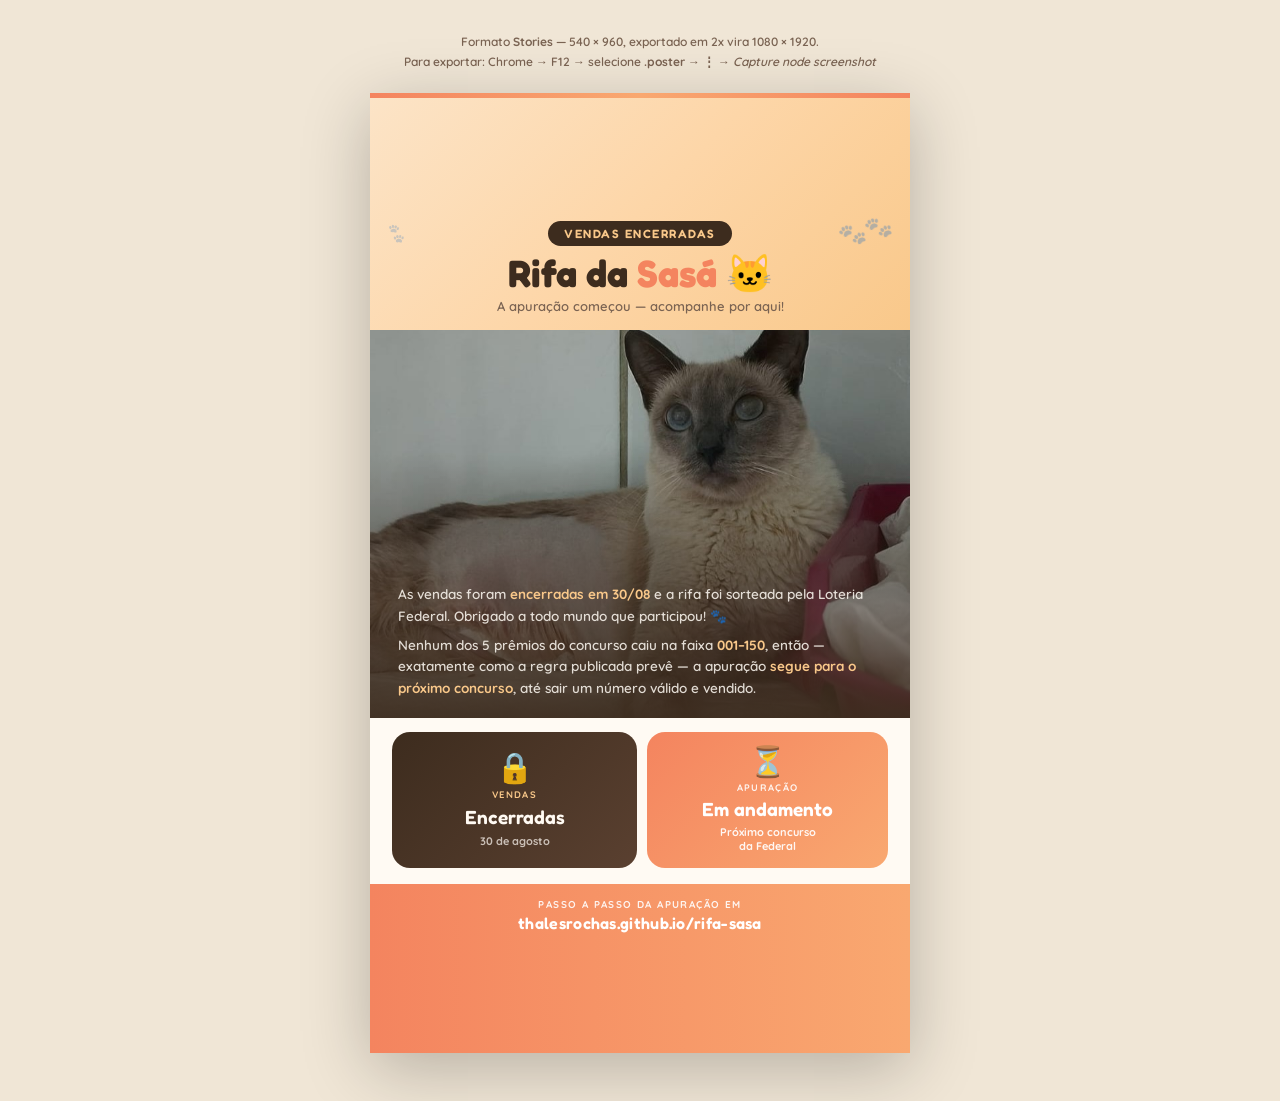
==== cartaz-apuracao.html @ d8c2c4c0 "Adiciona cartazes de apuração e resultado" ====
<!doctype html>
<html lang="pt-BR">
  <head>
    <meta charset="UTF-8" />
    <title>Cartaz — Vendas encerradas e apuração em andamento</title>
    <link
      href="https://fonts.googleapis.com/css2?family=Fredoka:wght@400;500;600;700&family=Quicksand:wght@400;500;600;700&display=swap"
      rel="stylesheet"
    />
    <style>
      * {
        margin: 0;
        padding: 0;
        box-sizing: border-box;
      }

      body {
        background: #f0e6d6;
        min-height: 100vh;
        display: flex;
        flex-direction: column;
        align-items: center;
        padding: 32px 16px 48px;
        font-family: "Fredoka", sans-serif;
      }

      .hint {
        color: #7a6352;
        font-family: "Quicksand", sans-serif;
        font-size: 12px;
        font-weight: 600;
        margin-bottom: 20px;
        text-align: center;
        line-height: 1.7;
      }

      /* ══════════════ POSTER ══════════════ */
      /* 540 × 960 → exportado em 2x vira 1080 × 1920 (Stories).
         O fundo sangra até as bordas, mas o conteúdo fica dentro da
         área segura: o Instagram cobre o topo com o perfil e o rodapé
         com a barra de mensagem. */
      .poster {
        width: 540px;
        height: 960px;
        background: #fffaf3;
        overflow: hidden;
        display: flex;
        flex-direction: column;
        box-shadow: 0 16px 64px rgba(0, 0, 0, 0.24);
        position: relative;
      }

      /* top stripe — idêntico ao site */
      .poster::before {
        content: "";
        position: absolute;
        top: 0;
        left: 0;
        right: 0;
        height: 5px;
        background: linear-gradient(90deg, #f4845f, #f9a870, #f4845f);
        z-index: 30;
      }

      /* ══ HEADER ══ */
      .ph {
        background: linear-gradient(
          135deg,
          #fce4c7 0%,
          #fdd6a8 50%,
          #f9c88a 100%
        );
        /* 128px no topo = fora da faixa do perfil no Stories */
        padding: 128px 28px 16px;
        text-align: center;
        position: relative;
        flex-shrink: 0;
      }

      .ph-paws-r {
        position: absolute;
        top: 124px;
        right: 18px;
        font-size: 22px;
        opacity: 0.3;
        transform: rotate(-15deg);
      }

      .ph-paws-l {
        position: absolute;
        top: 130px;
        left: 16px;
        font-size: 16px;
        opacity: 0.22;
        transform: rotate(20deg);
      }

      .ph-badge {
        display: inline-block;
        background: #3d2c1e;
        color: #f9c88a;
        font-family: "Fredoka", sans-serif;
        font-weight: 600;
        font-size: 12px;
        letter-spacing: 1.5px;
        text-transform: uppercase;
        padding: 5px 16px;
        border-radius: 30px;
        margin-bottom: 8px;
      }

      .ph-title {
        font-family: "Fredoka", sans-serif;
        font-size: 38px;
        font-weight: 700;
        color: #3d2c1e;
        line-height: 1.05;
        margin-bottom: 4px;
      }

      .ph-title span {
        color: #f4845f;
      }

      .ph-sub {
        font-family: "Quicksand", sans-serif;
        font-size: 13px;
        font-weight: 600;
        color: #7a6352;
      }

      /* ══ FOTO — full-bleed, flex:1 ══ */
      .photo-section {
        flex: 1;
        position: relative;
        overflow: hidden;
      }

      .photo-section img {
        width: 100%;
        height: 100%;
        object-fit: cover;
        object-position: center 25%;
        display: block;
      }

      .photo-section::after {
        content: "";
        position: absolute;
        bottom: 0;
        left: 0;
        right: 0;
        height: 68%;
        background: linear-gradient(
          to top,
          rgba(61, 44, 30, 0.94) 0%,
          transparent 100%
        );
      }

      .photo-caption {
        position: absolute;
        bottom: 20px;
        left: 28px;
        right: 28px;
        z-index: 2;
        color: rgba(255, 250, 243, 0.85);
        font-family: "Quicksand", sans-serif;
        font-size: 13.5px;
        font-weight: 600;
        line-height: 1.6;
      }

      .photo-caption strong {
        color: #f9c88a;
        font-weight: 700;
      }

      .photo-caption p + p {
        margin-top: 7px;
      }

      /* ══ CARDS ══ */
      .cards {
        flex-shrink: 0;
        padding: 14px 22px 16px;
        display: flex;
        flex-direction: column;
        gap: 10px;
        background: #fffaf3;
      }

      .cards-row {
        display: flex;
        gap: 10px;
        align-items: stretch;
      }

      /* vendas encerradas — dark brown idêntico ao site */
      .closed-card {
        flex: 1;
        background: linear-gradient(135deg, #3d2c1e, #5a4030);
        border-radius: 18px;
        padding: 18px 14px;
        display: flex;
        flex-direction: column;
        align-items: center;
        justify-content: center;
        text-align: center;
        gap: 6px;
        min-width: 0;
      }

      .closed-icon {
        font-size: 30px;
        line-height: 1;
      }

      .closed-eyebrow {
        font-family: "Quicksand", sans-serif;
        font-size: 9.5px;
        font-weight: 700;
        letter-spacing: 1.3px;
        text-transform: uppercase;
        color: #f9c88a;
      }

      .closed-title {
        font-family: "Fredoka", sans-serif;
        font-size: 19px;
        font-weight: 600;
        color: #fffaf3;
        line-height: 1.15;
      }

      .closed-date {
        font-family: "Quicksand", sans-serif;
        font-size: 11px;
        font-weight: 700;
        color: rgba(255, 250, 243, 0.7);
      }

      /* apuração — coral idêntico ao site */
      .apur-card {
        flex: 1;
        background: linear-gradient(135deg, #f4845f, #f9a870);
        border-radius: 18px;
        padding: 14px 12px;
        display: flex;
        flex-direction: column;
        align-items: center;
        justify-content: center;
        text-align: center;
        gap: 5px;
        min-width: 0;
      }

      .apur-icon {
        font-size: 30px;
        line-height: 1;
      }

      .apur-eyebrow {
        font-family: "Quicksand", sans-serif;
        font-size: 9.5px;
        font-weight: 700;
        letter-spacing: 1.3px;
        text-transform: uppercase;
        color: rgba(255, 255, 255, 0.9);
      }

      .apur-title {
        font-family: "Fredoka", sans-serif;
        font-size: 19px;
        font-weight: 600;
        color: #fff;
        line-height: 1.15;
      }

      .apur-note {
        font-family: "Quicksand", sans-serif;
        font-size: 11px;
        font-weight: 700;
        color: rgba(255, 255, 255, 0.92);
        line-height: 1.3;
      }

      /* ══ FOOTER ══ */
      .footer-strip {
        background: linear-gradient(90deg, #f4845f, #f9a870);
        /* 120px embaixo = fora da barra de mensagem do Stories */
        padding: 14px 20px 120px;
        text-align: center;
        font-family: "Fredoka", sans-serif;
        color: #fff;
        flex-shrink: 0;
      }

      .footer-label {
        font-family: "Quicksand", sans-serif;
        font-size: 10px;
        font-weight: 700;
        letter-spacing: 1.4px;
        text-transform: uppercase;
        opacity: 0.9;
        margin-bottom: 2px;
      }

      .footer-url {
        font-size: 16px;
        font-weight: 600;
        letter-spacing: 0.3px;
      }

      /* ══ IMPRESSÃO ══ */
      @media print {
        @page {
          size: 143mm 254mm;
          margin: 0;
        }

        html,
        body {
          background: #fff;
          padding: 0;
          margin: 0;
        }

        .hint {
          display: none !important;
        }

        .poster {
          width: 143mm;
          height: 254mm;
          box-shadow: none;
          page-break-inside: avoid;
        }

        * {
          -webkit-print-color-adjust: exact !important;
          print-color-adjust: exact !important;
        }
      }
    </style>
  </head>
  <body>
    <p class="hint">
      Formato <strong>Stories</strong> — 540 × 960, exportado em 2x vira
      1080 × 1920.<br />
      Para exportar: Chrome → F12 → selecione <strong>.poster</strong> → ⋮ →
      <em>Capture node screenshot</em>
    </p>

    <div class="poster">
      <!-- HEADER -->
      <div class="ph">
        <div class="ph-paws-r">🐾🐾</div>
        <div class="ph-paws-l">🐾</div>
        <div class="ph-badge">Vendas encerradas</div>
        <div class="ph-title">Rifa da <span>Sasá</span> 🐱</div>
        <div class="ph-sub">A apuração começou — acompanhe por aqui!</div>
      </div>

      <!-- FOTO FULL-BLEED -->
      <div class="photo-section">
        <img src="img/foto3.jpg" alt="Sasá recuperada" />
        <div class="photo-caption">
          <p>
            As vendas foram <strong>encerradas em 30/08</strong> e a rifa foi
            sorteada pela Loteria Federal. Obrigado a todo mundo que participou!
            🐾
          </p>
          <p>
            Nenhum dos 5 prêmios do concurso caiu na faixa
            <strong>001–150</strong>, então — exatamente como a regra publicada
            prevê — a apuração <strong>segue para o próximo concurso</strong>,
            até sair um número válido e vendido.
          </p>
        </div>
      </div>

      <!-- CARDS -->
      <div class="cards">
        <div class="cards-row">
          <div class="closed-card">
            <div class="closed-icon">🔒</div>
            <div class="closed-eyebrow">Vendas</div>
            <div class="closed-title">Encerradas</div>
            <div class="closed-date">30 de agosto</div>
          </div>

          <div class="apur-card">
            <div class="apur-icon">⏳</div>
            <div class="apur-eyebrow">Apuração</div>
            <div class="apur-title">Em andamento</div>
            <div class="apur-note">Próximo concurso<br />da Federal</div>
          </div>

        </div>
      </div>

      <!-- FOOTER -->
      <div class="footer-strip">
        <div class="footer-label">Passo a passo da apuração em</div>
        <div class="footer-url">thalesrochas.github.io/rifa-sasa</div>
      </div>
    </div>
  </body>
</html>
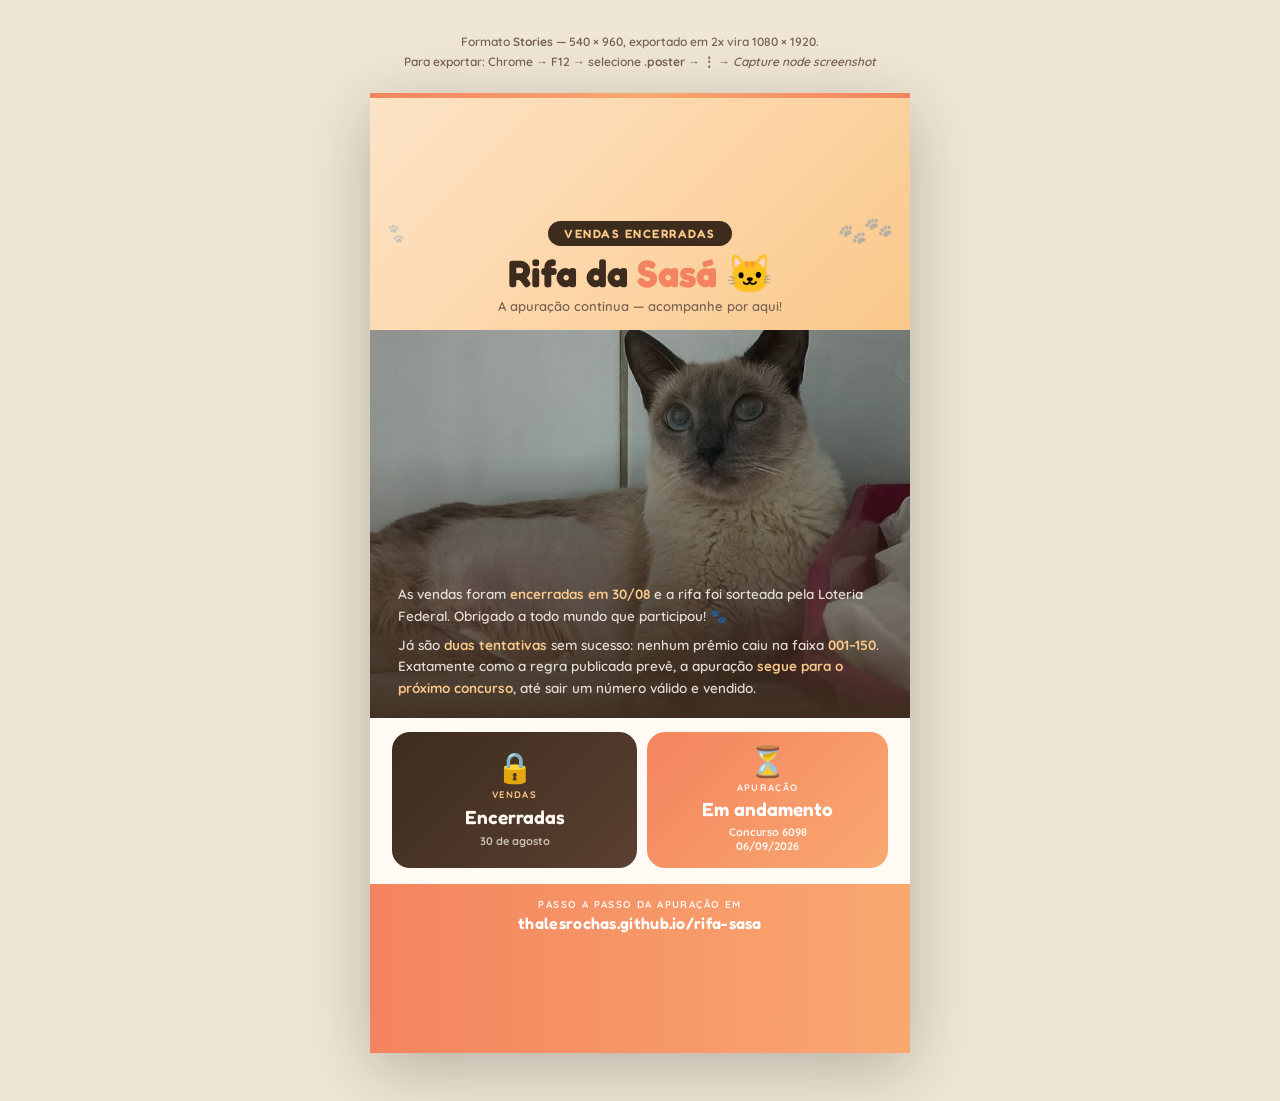
==== commit 89906382: "Ajusta cartaz" ====
--- a/cartaz-apuracao.html
+++ b/cartaz-apuracao.html
@@ -359,7 +359,7 @@
         <div class="ph-paws-l">🐾</div>
         <div class="ph-badge">Vendas encerradas</div>
         <div class="ph-title">Rifa da <span>Sasá</span> 🐱</div>
-        <div class="ph-sub">A apuração começou — acompanhe por aqui!</div>
+        <div class="ph-sub">A apuração continua — acompanhe por aqui!</div>
       </div>
 
       <!-- FOTO FULL-BLEED -->
@@ -372,10 +372,10 @@
             🐾
           </p>
           <p>
-            Nenhum dos 5 prêmios do concurso caiu na faixa
-            <strong>001–150</strong>, então — exatamente como a regra publicada
-            prevê — a apuração <strong>segue para o próximo concurso</strong>,
-            até sair um número válido e vendido.
+            Já são <strong>duas tentativas</strong> sem sucesso: nenhum prêmio
+            caiu na faixa <strong>001–150</strong>. Exatamente como a regra
+            publicada prevê, a apuração <strong>segue para o próximo
+            concurso</strong>, até sair um número válido e vendido.
           </p>
         </div>
       </div>
@@ -394,7 +394,7 @@
             <div class="apur-icon">⏳</div>
             <div class="apur-eyebrow">Apuração</div>
             <div class="apur-title">Em andamento</div>
-            <div class="apur-note">Próximo concurso<br />da Federal</div>
+            <div class="apur-note">Concurso 6098<br />06/09/2026</div>
           </div>
 
         </div>
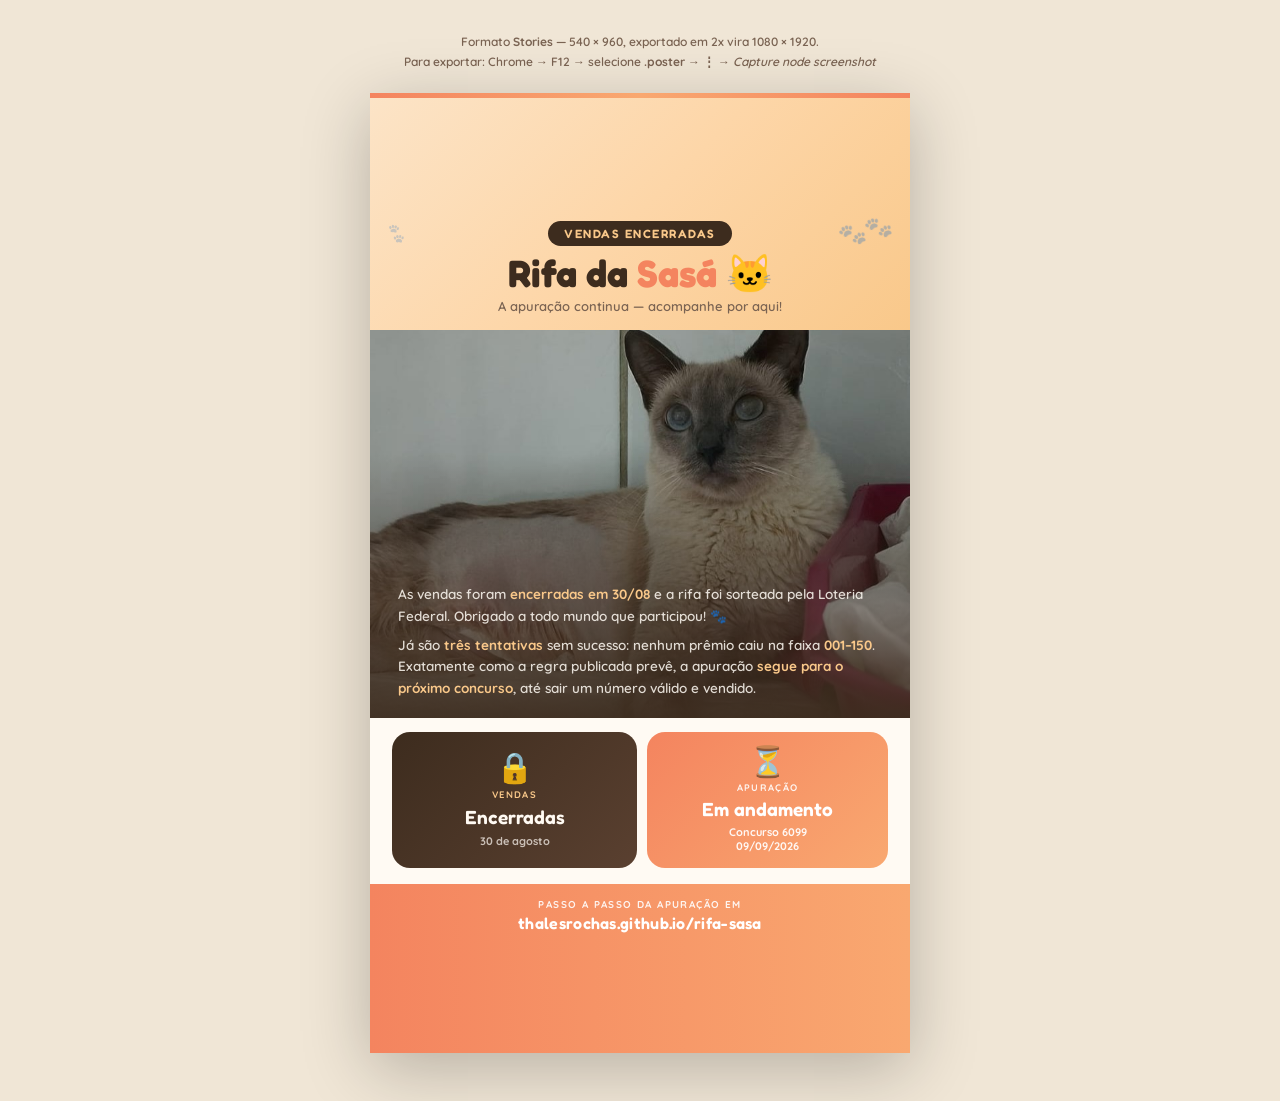
==== commit b5044b93: "Adiciona nova rodada" ====
--- a/cartaz-apuracao.html
+++ b/cartaz-apuracao.html
@@ -372,7 +372,7 @@
             🐾
           </p>
           <p>
-            Já são <strong>duas tentativas</strong> sem sucesso: nenhum prêmio
+            Já são <strong>três tentativas</strong> sem sucesso: nenhum prêmio
             caiu na faixa <strong>001–150</strong>. Exatamente como a regra
             publicada prevê, a apuração <strong>segue para o próximo
             concurso</strong>, até sair um número válido e vendido.
@@ -394,7 +394,7 @@
             <div class="apur-icon">⏳</div>
             <div class="apur-eyebrow">Apuração</div>
             <div class="apur-title">Em andamento</div>
-            <div class="apur-note">Concurso 6098<br />06/09/2026</div>
+            <div class="apur-note">Concurso 6099<br />09/09/2026</div>
           </div>
 
         </div>
